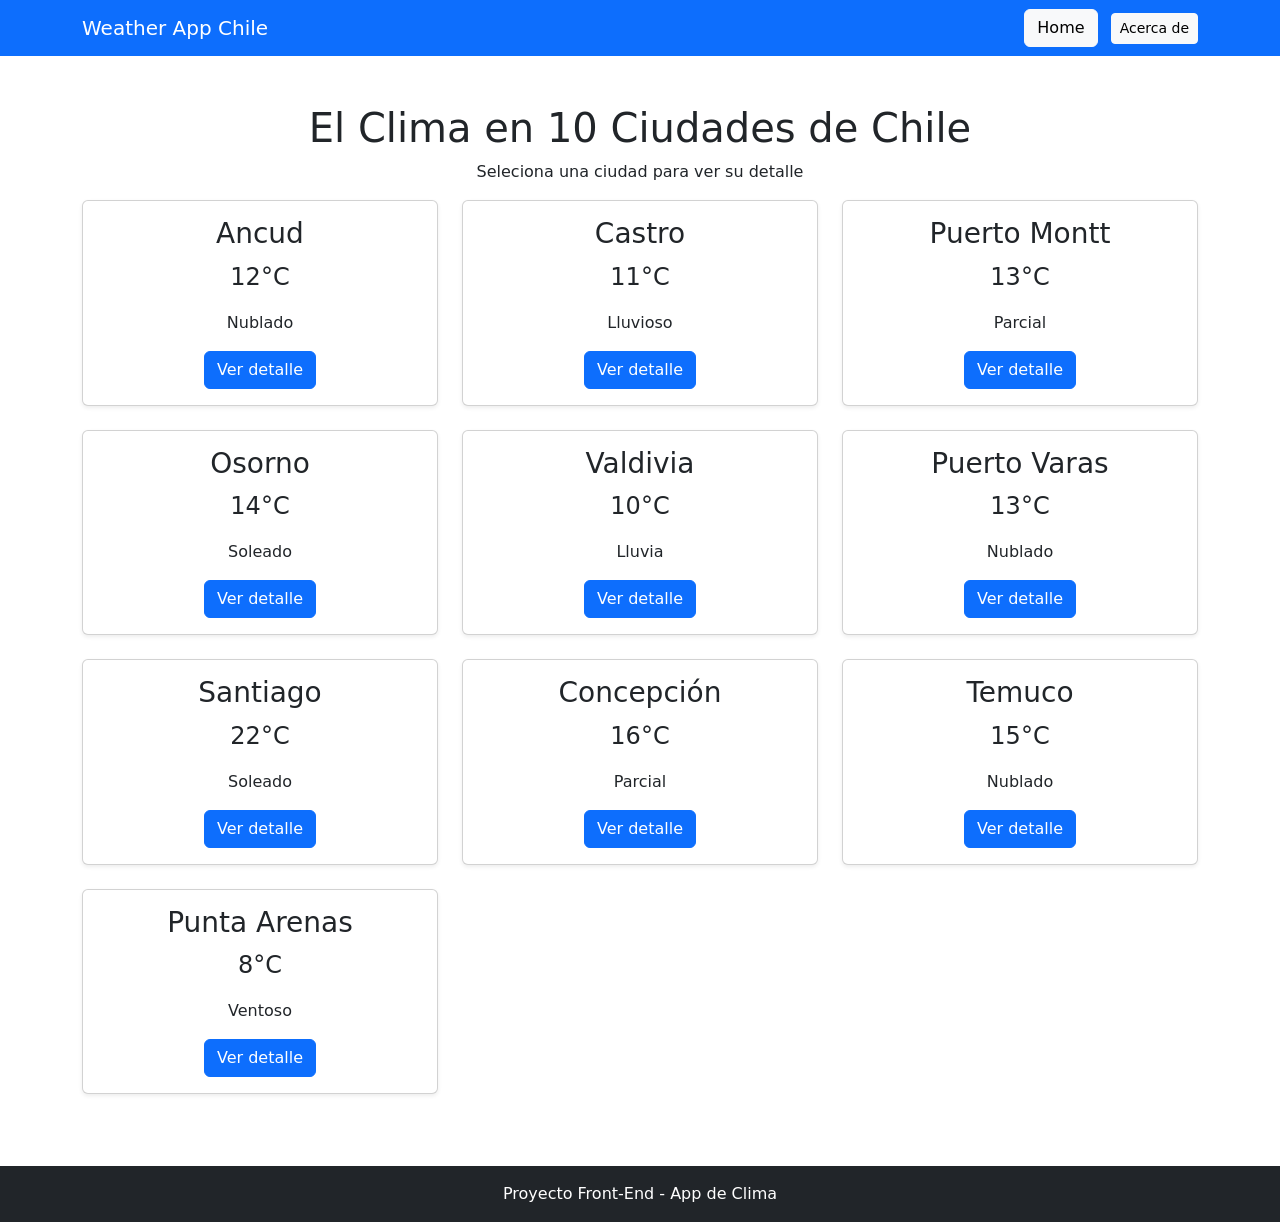
==== index.html @ 0a194264 "A feat: app del clima" ====
<!doctype html>
<html lang="es">
  <head>
    <meta charset="UTF-8" />
    <meta name="viewport" content="width=device-width, initial-scale=1.0" />
    <title>Weather App Chile</title>
    <!--Bootstrap-->
    <link
      href="https://cdn.jsdelivr.net/npm/bootstrap@5.3.8/dist/css/bootstrap.min.css"
      rel="stylesheet"
      integrity="sha384-sRIl4kxILFvY47J16cr9ZwB07vP4J8+LH7qKQnuqkuIAvNWLzeN8tE5YBujZqJLB"
      crossorigin="anonymous"
    />
    <link
      rel="stylesheet"
      href="https://cdn.jsdelivr.net/npm/bootstrap-icons@1.11.3/font/bootstrap-icons.min.css"
    />
    <!--CSS-->
    <link rel="stylesheet" href="assets/css/style.css" />
  </head>

  <body>
    <!--Navbar-->
    <header>
      <nav class="navbar nabar-expad-lg navbar-dark bg-primary">
        <div class="container">
          <a class="navbar-brand" href="#">Weather App Chile </a>
          <div>
            <a class="btn btn-light btn.sm me-2" href="index.html">Home</a>
            <a class="btn btn-light btn-sm" href="acerca.html">Acerca de</a>
          </div>
        </div>
      </nav>
    </header>
    <!--Contenido-->
    <main class="container my-5">
      <section class="text-center mb4">
        <h1>El Clima en 10 Ciudades de Chile</h1>
        <p>Seleciona una ciudad para ver su detalle</p>
      </section>
      <!--Cards-->
      <section>
        <div class="row" id="contenedor-localidades"></div>
      </section>
    </main>

    <footer class="bg-dark text-white text-center py-3">
      <p class="mb-0">Proyecto Front-End - App de Clima</p>
    </footer>
    <!--js-->

    <script src="assets/js/datos.js"></script>
    <script src="assets/js/card.js"></script>
    <script
      src="https://cdn.jsdelivr.net/npm/bootstrap@5.3.8/dist/js/bootstrap.bundle.min.js"
      integrity="sha384-FKyoEForCGlyvwx9Hj09JcYn3nv7wiPVlz7YYwJrWVcXK/BmnVDxM+D2scQbITxI"
      crossorigin="anonymous"
    ></script>
  </body>
</html>
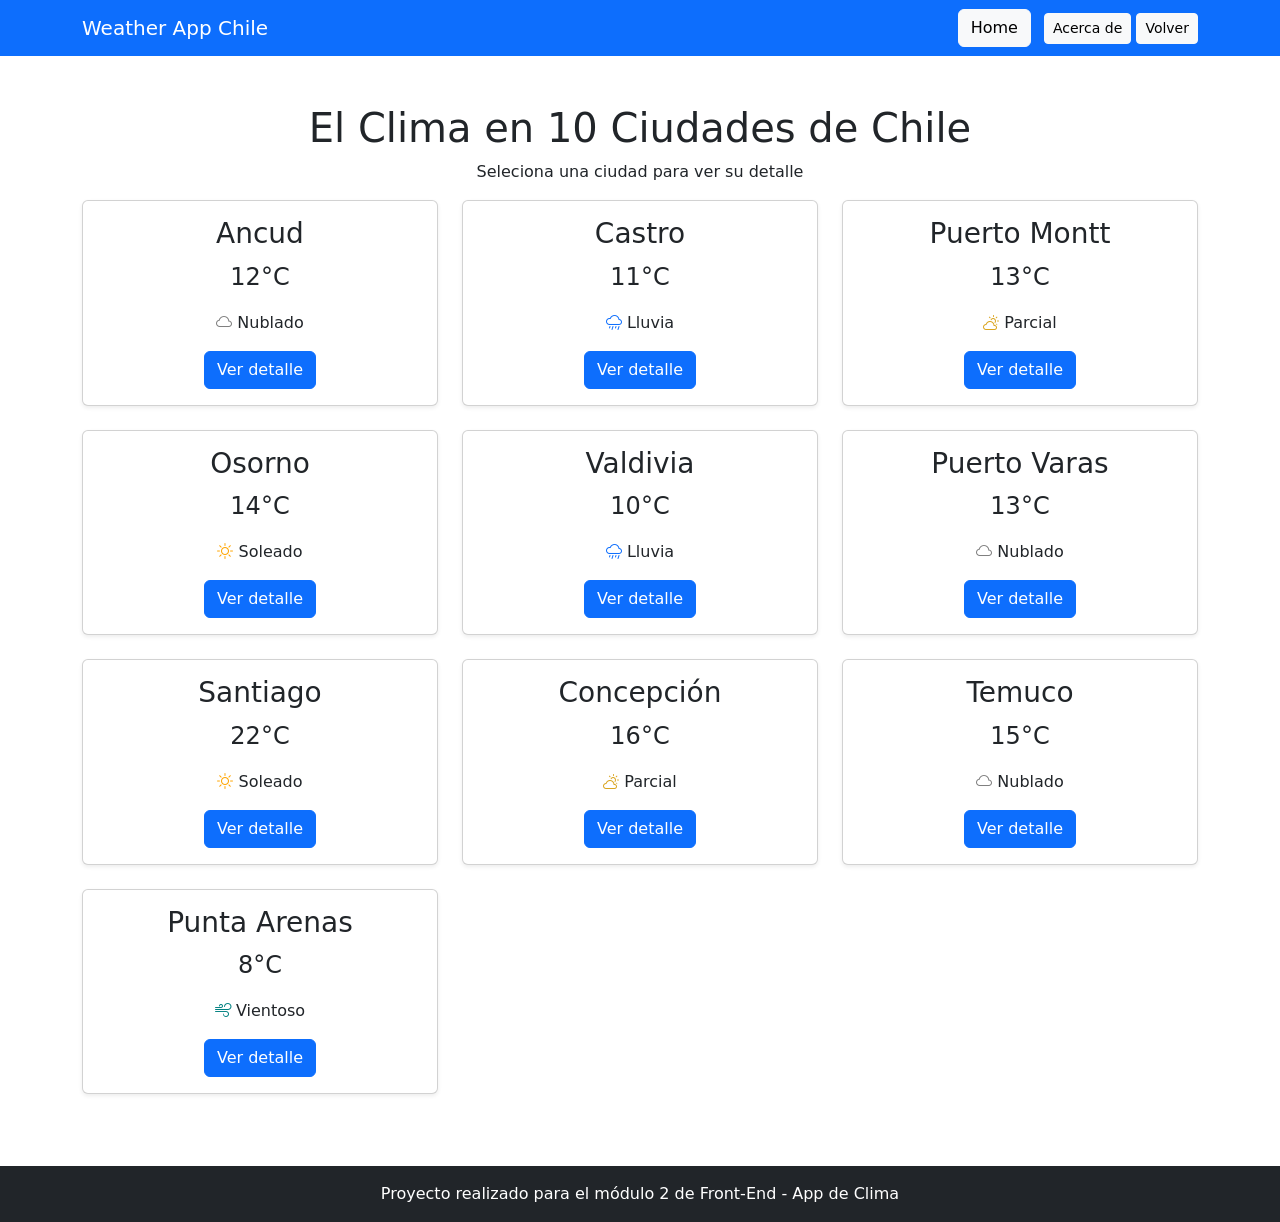
==== commit 524410b4: "feat: agregar iconos, mejorar navbar y estilos en aplicación del clima" ====
--- a/index.html
+++ b/index.html
@@ -28,6 +28,7 @@
           <div>
             <a class="btn btn-light btn.sm me-2" href="index.html">Home</a>
             <a class="btn btn-light btn-sm" href="acerca.html">Acerca de</a>
+           <a class="btn btn-light btn-sm" href="index.html">Volver</a>
           </div>
         </div>
       </nav>
@@ -45,7 +46,7 @@
     </main>
 
     <footer class="bg-dark text-white text-center py-3">
-      <p class="mb-0">Proyecto Front-End - App de Clima</p>
+      <p class="mb-0">Proyecto realizado para el módulo 2 de Front-End - App de Clima </p>
     </footer>
     <!--js-->
 
--- a/assets/css/style.css
+++ b/assets/css/style.css
@@ -0,0 +1,55 @@
+.card-clima {
+    background: linear-gradient(135deg, #4facfe, #00f2fe);
+    color: white;
+    border-radius: 15px;
+    box-shadow: 0 10px 20px rgba(0,0,0,0.2);
+    padding: 25px;
+}
+.temp {
+    font-size: 2rem;
+    font-weight: bold;
+}
+.pronostico-card i {
+    font-size: 2.5rem;
+    border-radius: 12px;
+    padding: 15px;
+    text-align: center;
+    background: #f8f9fa;
+    transition: transform 0.2s, box-shadow 0.2s;
+}
+.pronostico-card:hover {
+    transform: scale(1.05);
+    box-shadow: 0 5px 15px rgba(0,0,0,0.2);
+}
+@media (max-width:576px) {
+    .card-clima {
+    text-align: center;
+  }
+ }
+ .bi-sun {
+    color: orange;
+ }
+ .bi-cloud-rain {
+    color: #0d6efd;
+ }
+ .bi-cloud {
+    color: gray;
+ }
+ .bi-cloud-sun {
+    color: goldenrod;
+ }
+ .bi-wind {
+    color: teal;
+ }
+ html, body {
+    height: 100%;
+ }
+ body {
+    display: flex;
+    flex-direction: column;
+ }
+ main {
+    margin-bottom:40px 0;
+    flex: 1;
+    padding-top: 60px 0;
+ }
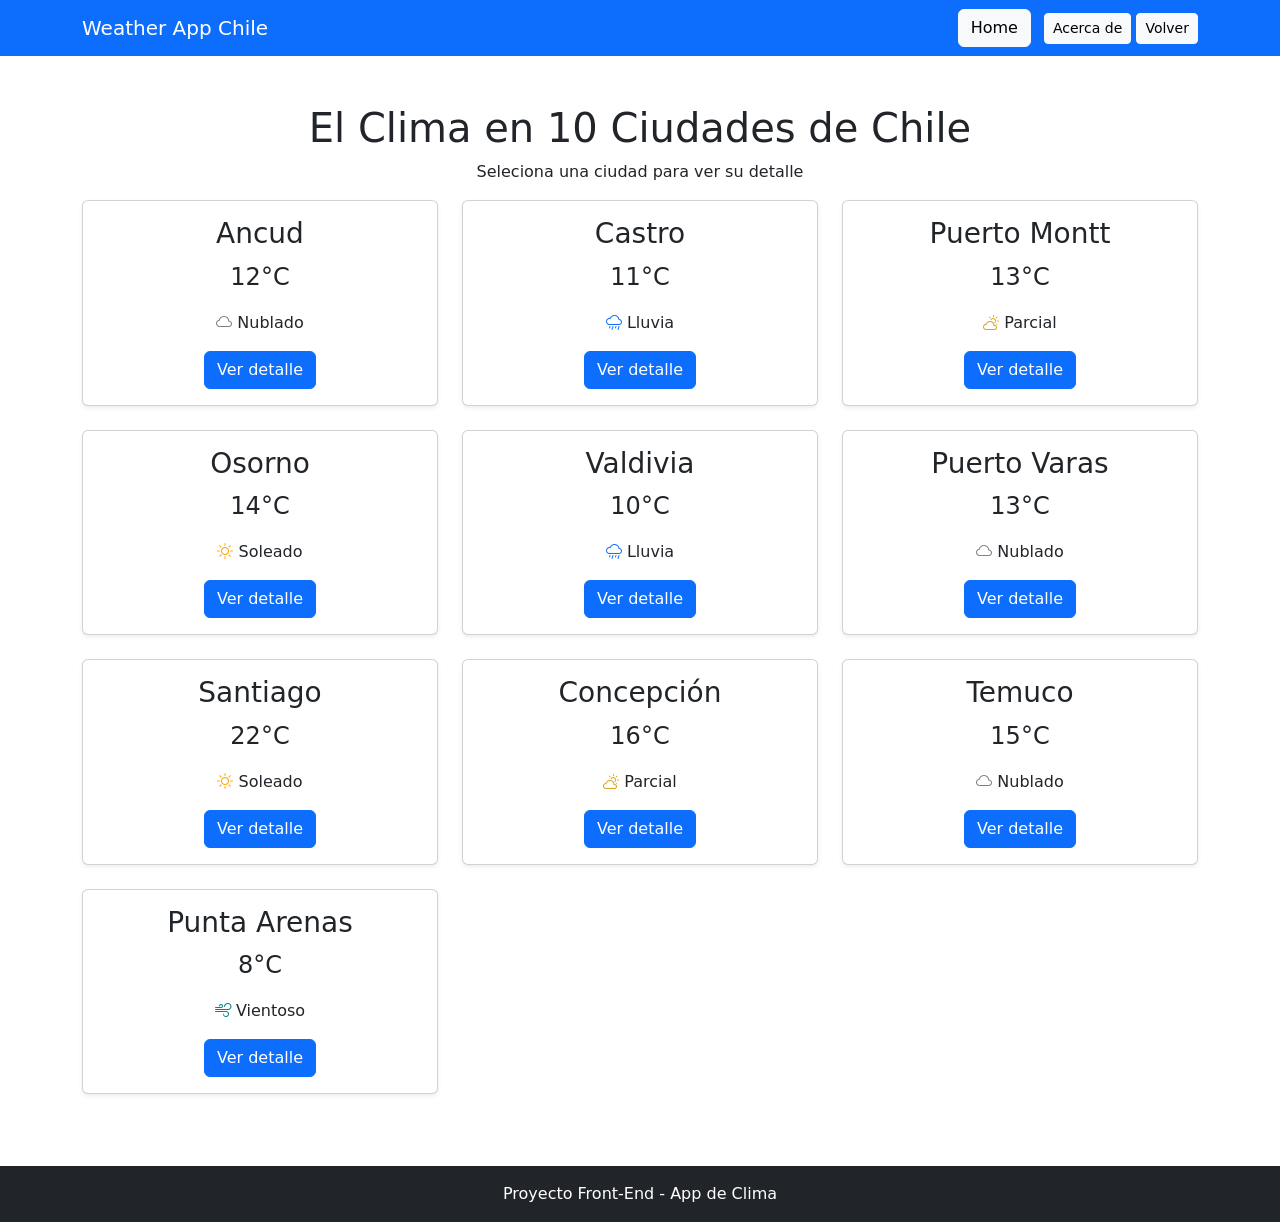
==== commit 27e054ca: "update: modificar texto del footer" ====
--- a/index.html
+++ b/index.html
@@ -46,7 +46,7 @@
     </main>
 
     <footer class="bg-dark text-white text-center py-3">
-      <p class="mb-0">Proyecto realizado para el módulo 2 de Front-End - App de Clima </p>
+      <p class="mb-0">Proyecto Front-End - App de Clima </p>
     </footer>
     <!--js-->
 
